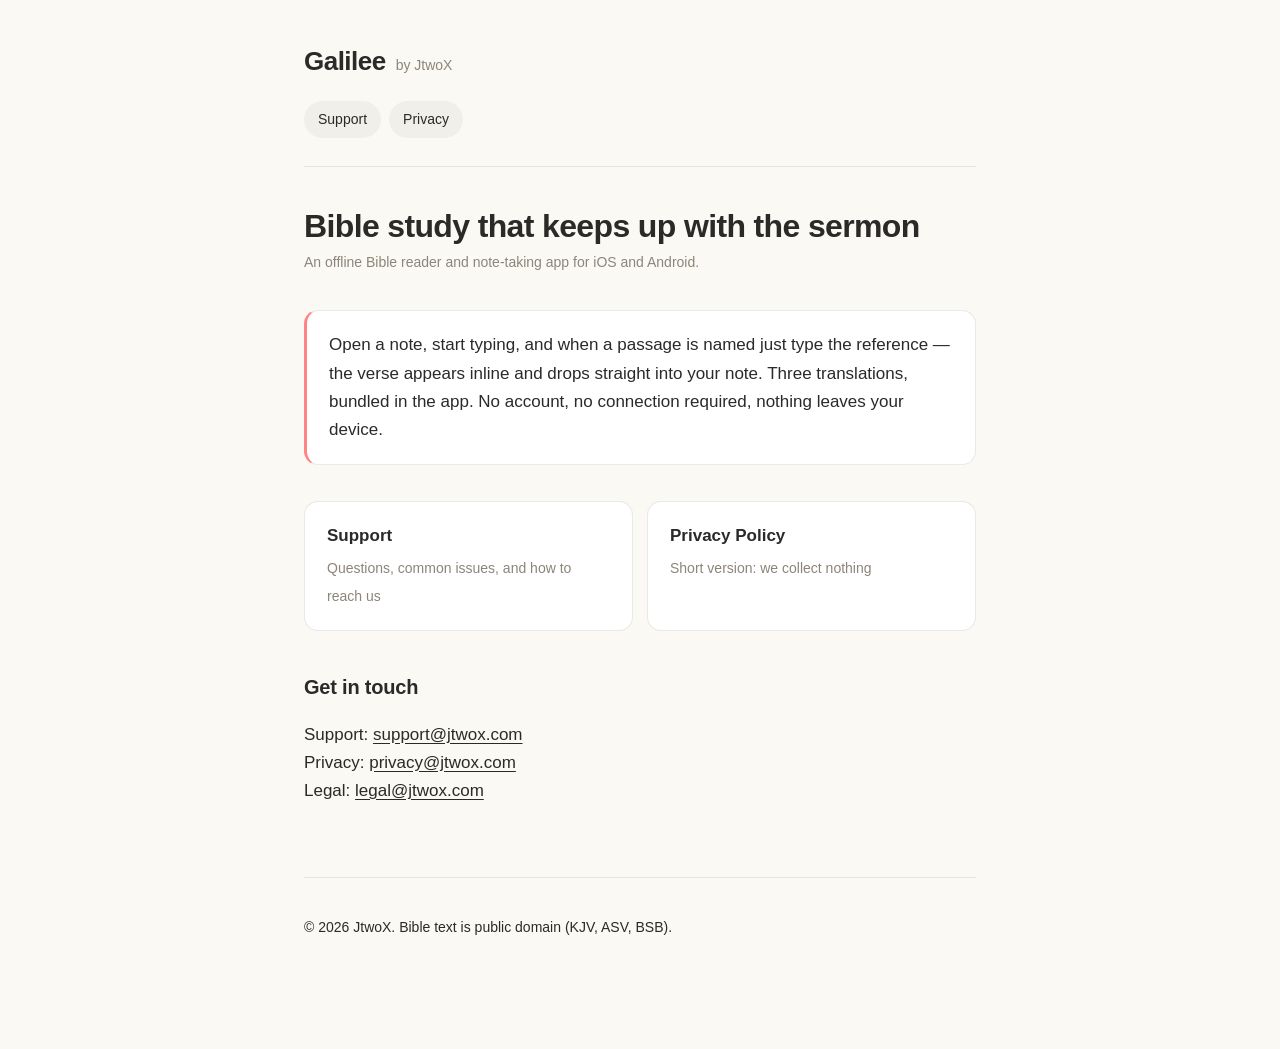
==== galilee/index.html @ da286a25 "Add JtwoX site: Galilee privacy policy and support pages Static pages backing Galilee's App Store an" ====
<!DOCTYPE html>
<html lang="en">
<head>
<meta charset="utf-8">
<meta name="viewport" content="width=device-width, initial-scale=1">
<title>Galilee</title>
<meta name="description" content="Galilee — an offline Bible study and sermon note-taking app. Support, privacy policy and terms.">
<link rel="stylesheet" href="../assets/style.css">
</head>
<body>
<div class="wrap">
  <header class="site">
    <a class="brand" href="./"><b>Galilee</b> <span>by JtwoX</span></a>
    <nav class="site">
      <a href="support/">Support</a>
      <a href="privacy/">Privacy</a>
    </nav>
  </header>

  <h1>Bible study that keeps up with the sermon</h1>
  <p class="effective">An offline Bible reader and note-taking app for iOS and Android.</p>

  <div class="lede">
    <p>Open a note, start typing, and when a passage is named just type the reference — the verse appears inline and drops straight into your note. Three translations, bundled in the app. No account, no connection required, nothing leaves your device.</p>
  </div>

  <div class="tiles">
    <a class="tile" href="support/"><b>Support</b><span>Questions, common issues, and how to reach us</span></a>
    <a class="tile" href="privacy/"><b>Privacy Policy</b><span>Short version: we collect nothing</span></a>
  </div>

  <h2>Get in touch</h2>
  <p>Support: <a href="mailto:support@jtwox.com">support@jtwox.com</a><br>
     Privacy: <a href="mailto:privacy@jtwox.com">privacy@jtwox.com</a><br>
     Legal: <a href="mailto:legal@jtwox.com">legal@jtwox.com</a></p>

  <footer class="site">
    <p>© 2026 JtwoX. Bible text is public domain (KJV, ASV, BSB).</p>
  </footer>
</div>
</body>
</html>
---- assets/style.css ----
/* JtwoX site styles. Colours match the Galilee app. */
:root {
  --bg: #FBF9F4;
  --surface: #FFFFFF;
  --panel: #F1EFEA;
  --text: #2B2A28;
  --muted: #8C8579;
  --accent: #FF8585;
  --divider: rgba(43, 42, 40, 0.10);
  --radius: 14px;
  --maxw: 44rem;
}

@media (prefers-color-scheme: dark) {
  :root {
    --bg: #201F1E;
    --surface: #2A2928;
    --panel: #333230;
    --text: #EDEAE4;
    --muted: #A09890;
    --divider: rgba(237, 234, 228, 0.12);
  }
}

* { box-sizing: border-box; }

html { -webkit-text-size-adjust: 100%; }

body {
  margin: 0;
  background: var(--bg);
  color: var(--text);
  font-family: -apple-system, BlinkMacSystemFont, "Segoe UI", Roboto, Helvetica, Arial, sans-serif;
  font-size: 17px;
  line-height: 1.65;
  -webkit-font-smoothing: antialiased;
}

.wrap {
  max-width: var(--maxw);
  margin: 0 auto;
  padding: 0 16px 96px;
}

header.site {
  padding: 40px 0 28px;
  border-bottom: 1px solid var(--divider);
  margin-bottom: 40px;
}

.brand {
  display: inline-flex;
  align-items: baseline;
  gap: 10px;
  text-decoration: none;
  color: var(--text);
}

.brand b { font-size: 26px; letter-spacing: -0.02em; }

.brand span { color: var(--muted); font-size: 14px; }

nav.site { margin-top: 18px; display: flex; flex-wrap: wrap; gap: 8px; }

nav.site a {
  font-size: 14px;
  text-decoration: none;
  color: var(--text);
  background: var(--panel);
  padding: 7px 14px;
  border-radius: 999px;
  transition: background 0.15s ease;
}

nav.site a:hover { background: var(--accent); color: #fff; }

h1 { font-size: 32px; line-height: 1.2; letter-spacing: -0.02em; margin: 0 0 6px; }

h2 {
  font-size: 20px;
  letter-spacing: -0.01em;
  margin: 40px 0 10px;
  padding-top: 20px;
  border-top: 1px solid var(--divider);
}

h2:first-of-type { border-top: 0; padding-top: 0; }

h3 { font-size: 16px; margin: 24px 0 6px; }

p, li { color: var(--text); }

a { color: var(--text); text-underline-offset: 3px; }

.effective { color: var(--muted); font-size: 14px; margin: 0 0 36px; }

.lede {
  background: var(--surface);
  border: 1px solid var(--divider);
  border-left: 3px solid var(--accent);
  border-radius: var(--radius);
  padding: 20px 22px;
  margin: 0 0 36px;
}

.lede p:first-child { margin-top: 0; }
.lede p:last-child { margin-bottom: 0; }

.todo {
  background: #FFF4E5;
  border: 1px solid #E8B45A;
  border-radius: var(--radius);
  padding: 16px 18px;
  margin: 20px 0;
  color: #5A3D0B;
  font-size: 15px;
}

@media (prefers-color-scheme: dark) {
  .todo { background: #3A2E18; border-color: #8A6A2A; color: #F3DFB8; }
}

ul { padding-left: 22px; }
li { margin: 6px 0; }

.card {
  background: var(--surface);
  border: 1px solid var(--divider);
  border-radius: var(--radius);
  padding: 20px 22px;
  margin: 14px 0;
}

.card h3 { margin-top: 0; }
.card p:last-child { margin-bottom: 0; }

.tiles { display: grid; gap: 14px; margin: 28px 0; }
@media (min-width: 620px) { .tiles { grid-template-columns: 1fr 1fr; } }

a.tile {
  display: block;
  text-decoration: none;
  background: var(--surface);
  border: 1px solid var(--divider);
  border-radius: var(--radius);
  padding: 20px 22px;
  transition: border-color 0.15s ease, transform 0.15s ease;
}

a.tile:hover { border-color: var(--accent); transform: translateY(-2px); }
a.tile b { display: block; font-size: 17px; margin-bottom: 4px; }
a.tile span { color: var(--muted); font-size: 14px; }

footer.site {
  margin-top: 72px;
  padding-top: 24px;
  border-top: 1px solid var(--divider);
  color: var(--muted);
  font-size: 14px;
}

footer.site a { color: var(--muted); }
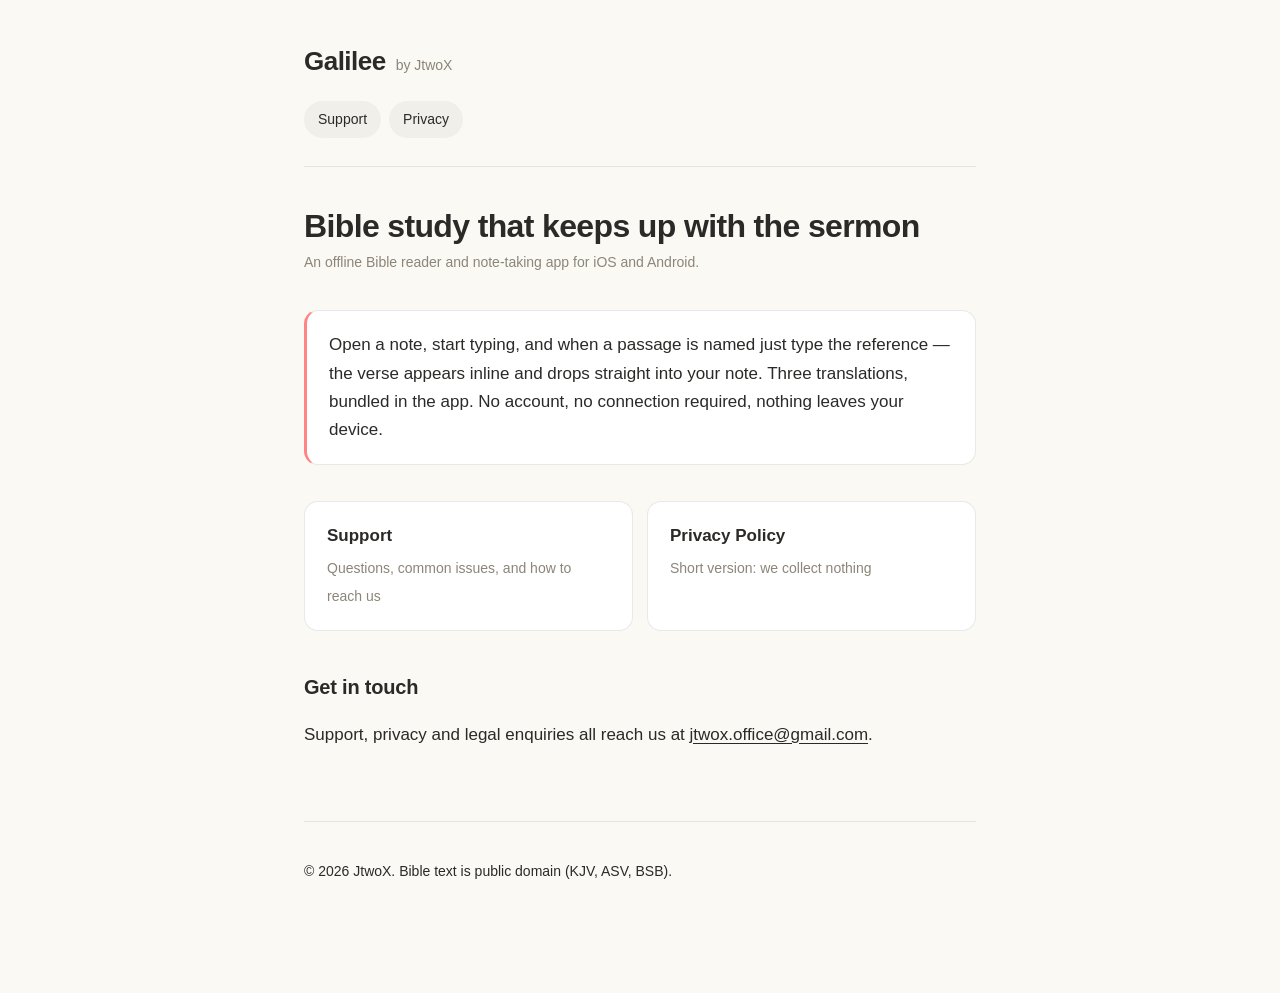
==== commit a91248c5: "Point all contact addresses at jtwox.office@gmail.com Replaces support@, privacy@ and legal@jtwox.co" ====
--- a/galilee/index.html
+++ b/galilee/index.html
@@ -30,9 +30,8 @@
   </div>
 
   <h2>Get in touch</h2>
-  <p>Support: <a href="mailto:support@jtwox.com">support@jtwox.com</a><br>
-     Privacy: <a href="mailto:privacy@jtwox.com">privacy@jtwox.com</a><br>
-     Legal: <a href="mailto:legal@jtwox.com">legal@jtwox.com</a></p>
+  <p>Support, privacy and legal enquiries all reach us at
+     <a href="mailto:jtwox.office@gmail.com">jtwox.office@gmail.com</a>.</p>
 
   <footer class="site">
     <p>© 2026 JtwoX. Bible text is public domain (KJV, ASV, BSB).</p>
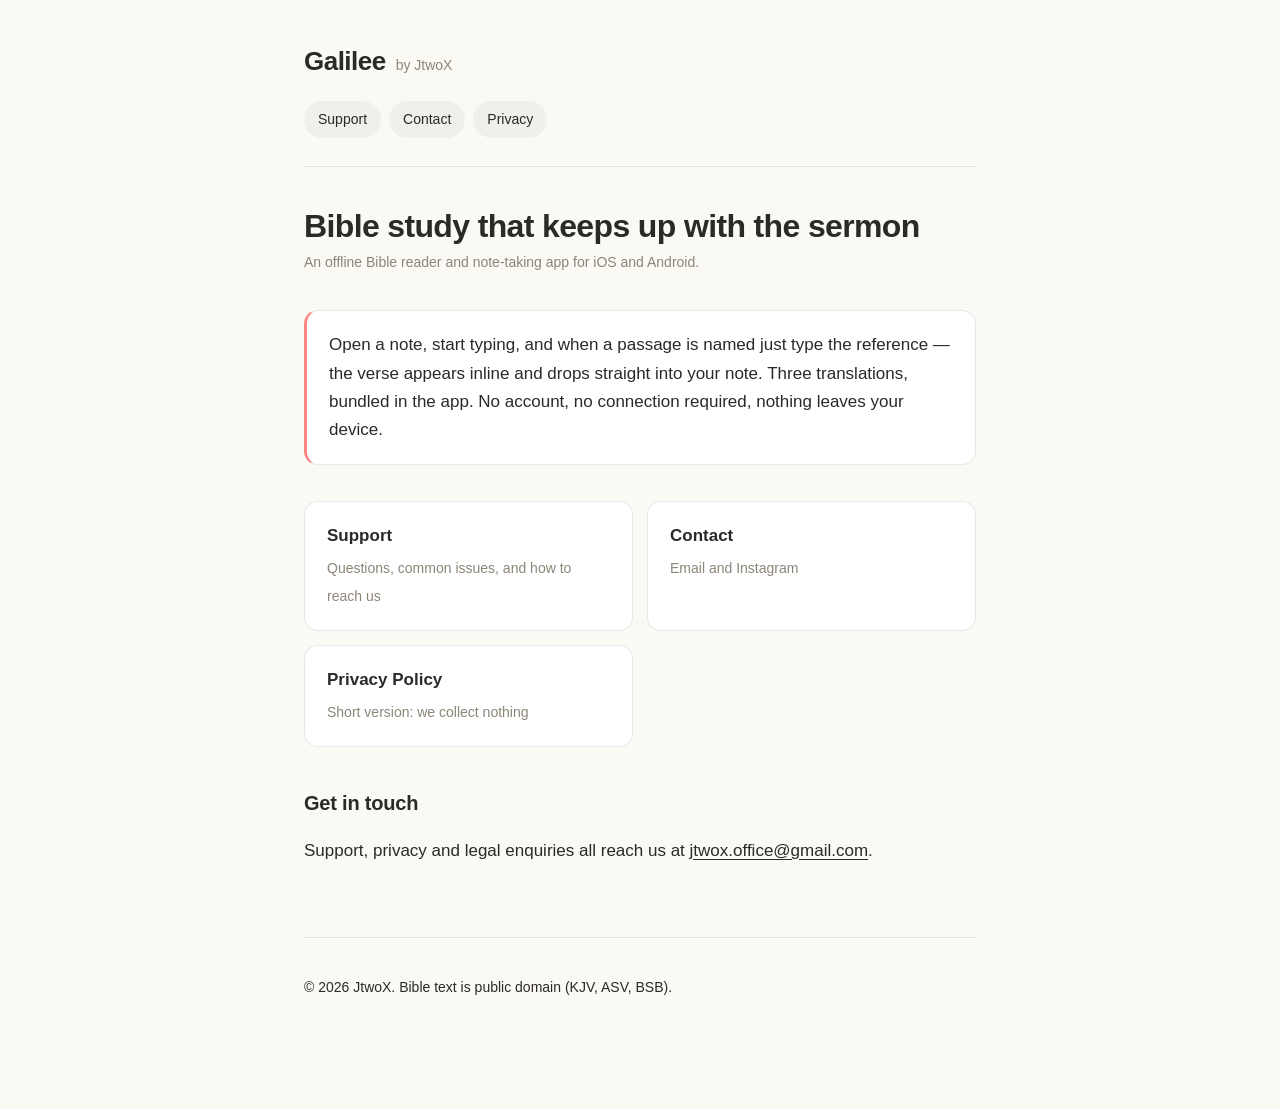
==== commit 126cddae: "Galilee: add a Contact page with email and Instagram /galilee/contact/ gathers the ways to reach us " ====
--- a/galilee/index.html
+++ b/galilee/index.html
@@ -13,6 +13,7 @@
     <a class="brand" href="./"><b>Galilee</b> <span>by JtwoX</span></a>
     <nav class="site">
       <a href="support/">Support</a>
+      <a href="contact/">Contact</a>
       <a href="privacy/">Privacy</a>
     </nav>
   </header>
@@ -26,6 +27,7 @@
 
   <div class="tiles">
     <a class="tile" href="support/"><b>Support</b><span>Questions, common issues, and how to reach us</span></a>
+    <a class="tile" href="contact/"><b>Contact</b><span>Email and Instagram</span></a>
     <a class="tile" href="privacy/"><b>Privacy Policy</b><span>Short version: we collect nothing</span></a>
   </div>
 
